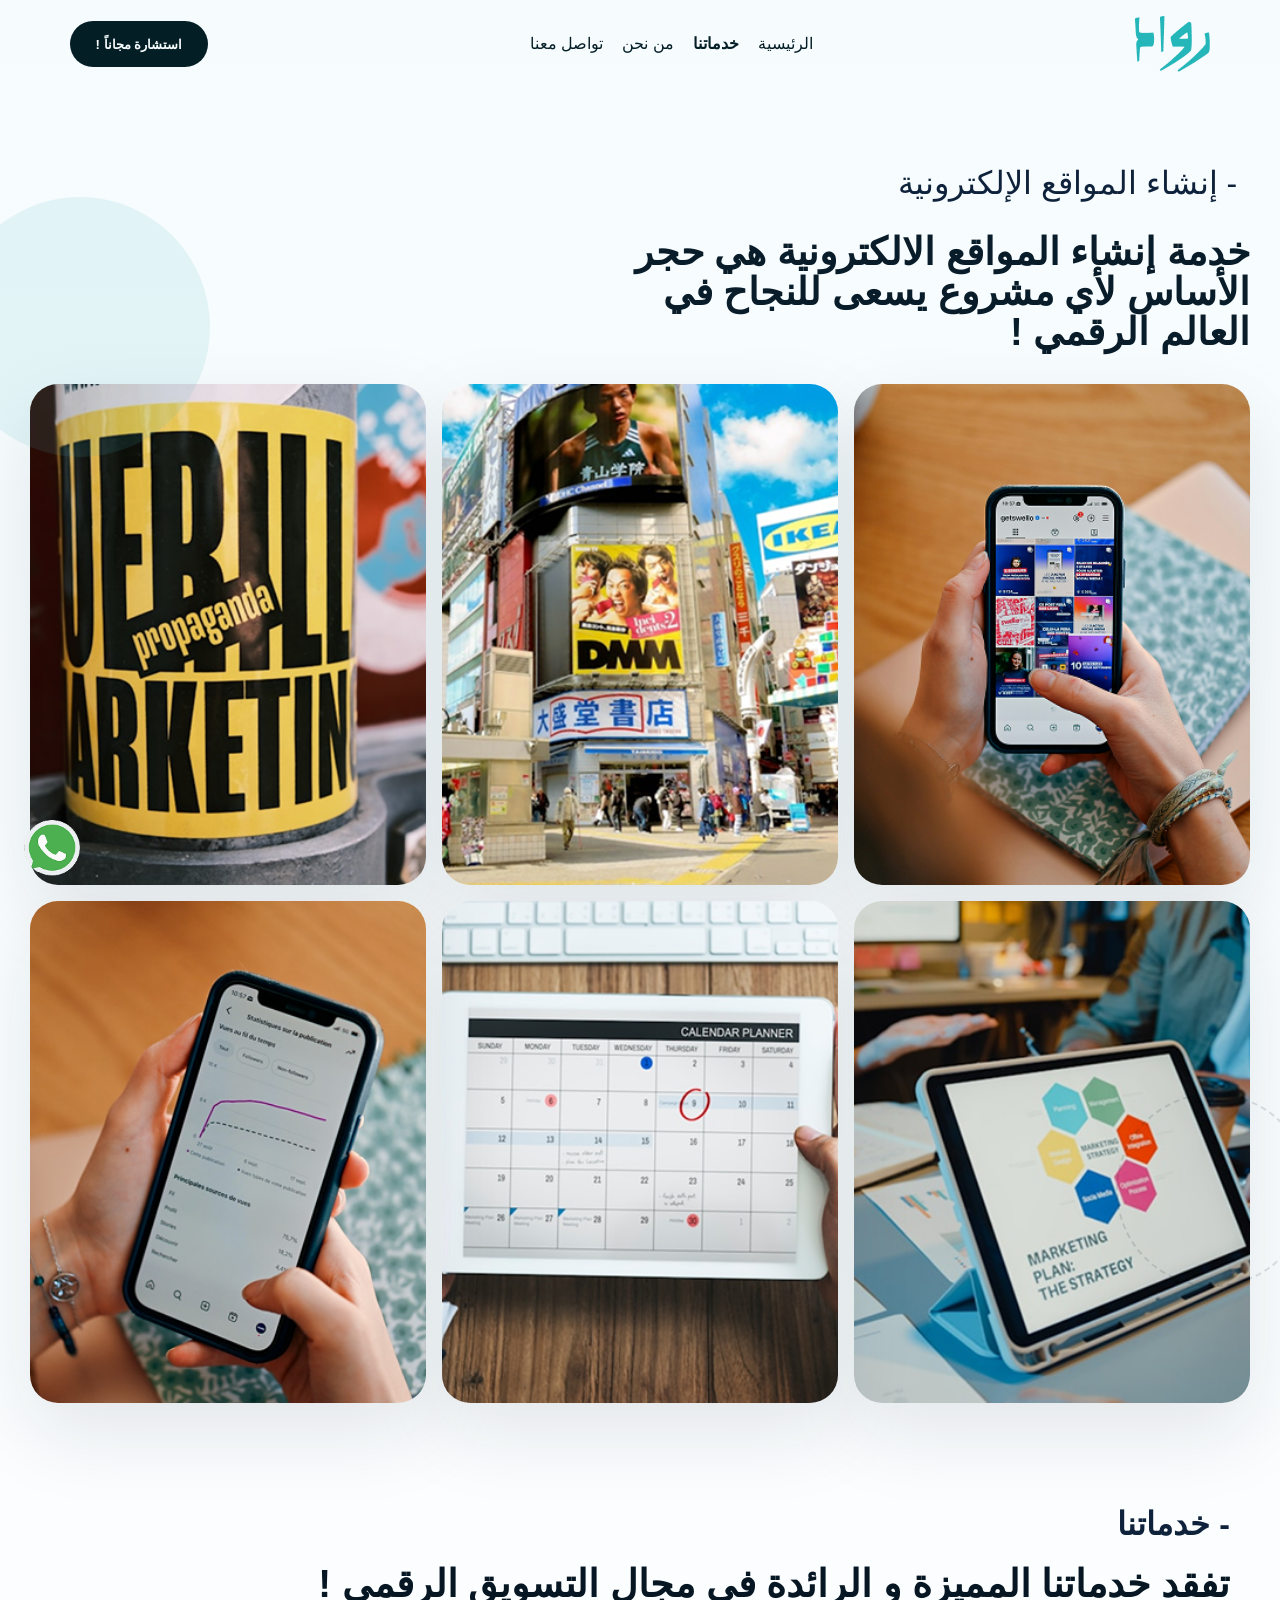
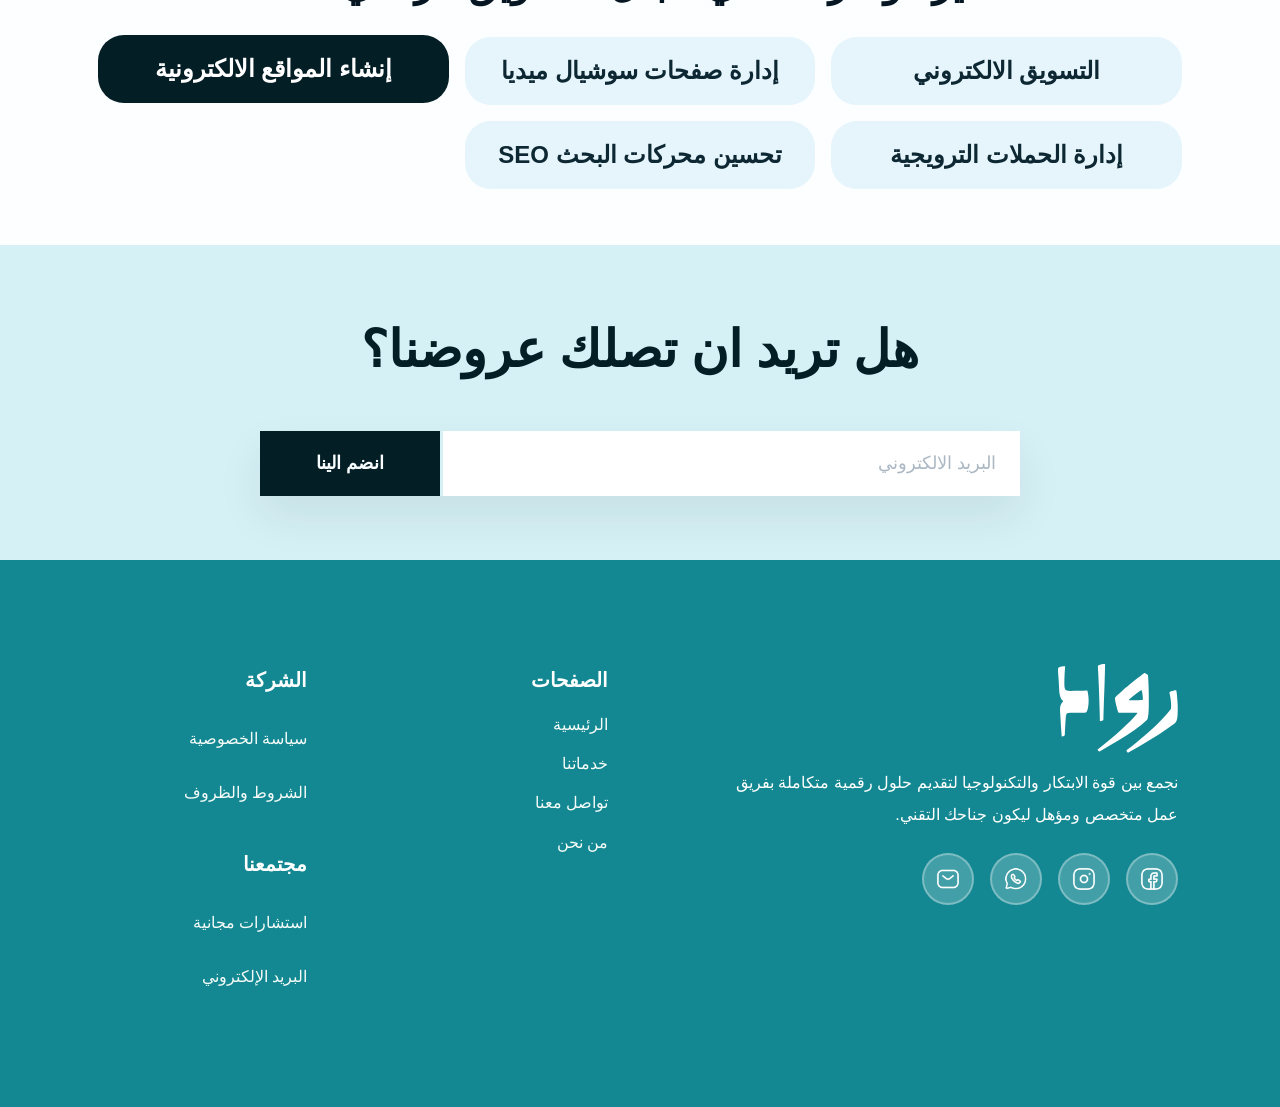
==== serv3.html @ 7b917c82 "Add files via upload" ====
<!DOCTYPE html>
<html lang="ar" dir="rtl">

<head>
    <meta charset="UTF-8">
    <meta name="viewport" content="width=device-width, initial-scale=1.0">
    <title>رواد | إنشاء المواقع الإلكترونية </title>
    <link rel="stylesheet" href="Style/service.css">
    <link rel="stylesheet" href="Style/style.css">


</head>

<body>

    <div class="page-shell">
        <header class="topbar">
            <div class="container header-row">
                <a class="brand" href="index.html"><img src="picture/رواد.png" alt=""></a>
                <nav class="nav-links" id="mainNav">
                    <a href="index.html">الرئيسية</a>
                    <a href="service.html" class="current">خدماتنا</a>
                    <a href="about.html">من نحن</a>
                    <a href="contact.html">تواصل معنا</a>
                </nav>
                <button class="btn btn-primary nav-toggle" id="navToggle">استشارة مجاناً !</button>
            </div>
        </header>



        <main>
            <section class="hero" id="home">
                <div class="hero-copy">
                    <span class="eyebrow">- إنشاء المواقع الإلكترونية</span>
                    <h3>خدمة إنشاء المواقع الالكترونية هي حجر الأساس لأي مشروع يسعى للنجاح في العالم الرقمي !</h3>
                </div>
                <div class="hero-gallery">
                    <div class="hero-card"><img src="picture/حملات 1.png " alt=""></div>
                    <div class="hero-card"><img src="picture/حملات 2.png" alt=""></div>
                    <div class="hero-card"><img src="picture/حملات 3.png" alt=""></div>
                    <div class="hero-card"><img src="picture/حملات 4.png" alt=""></div>
                    <div class="hero-card"><img src="picture/حملات 5.png" alt=""></div>
                    <div class="hero-card"><img src="picture/حملات 6.png" alt=""></div>
                </div>
            </section>

            <section class="servic" id="services">
                <div class="section-header">
                    <p>- خدماتنا </p>
                    <h2>تفقد خدماتنا المميزة و الرائدة في مجال التسويق الرقمي !</h2>
                </div>
                <div class="serv-grid">
                    <button class="service-pill"><a href="serv1.html">التسويق الالكتروني</a></button>
                    <button class="service-pill"><a href="serv2.html">إدارة صفحات سوشيال ميديا</a></button>
                    <button class="service-pill active"><a href="serv3.html">إنشاء المواقع الالكترونية</a></button>
                    <button class="service-pill"><a href="serv4.html">إدارة الحملات الترويجية</a></button>
                    <button class="service-pill"><a href="serv5.html">تحسين محركات البحث SEO</a></button>
                </div>
            </section>


            <section class="contact" id="contact">
                <div class="container contact-grid">
                    <h1 class="cont-title">هل تريد ان تصلك عروضنا؟</h1>

                    <form class="contact-form">
                        <input class="hero-input" type="email" placeholder="البريد الالكتروني" />
                        <button class="btn btn-primary" type="submit">انضم الينا</button>
                    </form>
                </div>

            </section>
            <div class="whats">
                <img src="picture/whatsapps.png" alt="">
            </div>

        </main>

    </div>



    <footer class="site-footer">
        <div class="container footer-grid">
            <div class="footer-card">
                <a class="brand footer-brand" href="index.html"><img src="picture/رواد.svg" alt=""></a>
                <p>نجمع بين قوة الابتكار والتكنولوجيا لتقديم حلول رقمية متكاملة بفريق عمل متخصص ومؤهل ليكون جناحك
                    التقني.</p>
                <div class="social-links">
                    <a href="#"><img src="picture/facebook.png" alt=""></a>
                    <a href="#"><img src="picture/instagram.png" alt=""></a>
                    <a href="#"><img src="picture/whatsapp.png" alt=""></a>
                    <a href="#"><img src="picture/sms.png" alt=""></a>
                </div>
            </div>
            <div class="footer-card">
                <h4>الصفحات</h4>
                <a href="index.html">الرئيسية</a>
                <a href="service.html">خدماتنا</a>
                <a href="contact.html">تواصل معنا</a>
                <a href="about.html">من نحن</a>
            </div>
            <div class="footer-card footer-column">
                <div>
                    <h4>الشركة</h4>
                    <a href="#">سياسة الخصوصية</a>
                    <a href="#">الشروط والظروف</a>
                </div>
                <div>
                    <h4>مجتمعنا</h4>
                    <a href="#">استشارات مجانية</a>
                    <a href="#">البريد الإلكتروني</a>
                </div>
            </div>
        </div>
    </footer>

</body>

</html>
---- Style/service.css ----
.hero {
    padding: 4.5rem 0 2.5rem;
    margin: 0 30px;
}

.hero-copy {
    max-width: 640px;
}

.hero-copy .eyebrow {
    font-size: 2rem;
    font-weight: 500;
}
.hero-copy h3 {
    font-size: 2.4rem;
    line-height: 1.04;
    color: #091c29;
    margin-bottom: 1.25rem;
}

.hero-gallery {
    display: grid;
    grid-template-columns: repeat(3, minmax(0, 1fr));
    gap: 1rem;
    margin-top: 2rem;
}

.hero-card {
    border-radius: 28px;
    overflow: hidden;
    background: #ffffff;
    box-shadow: 0 30px 80px rgba(15, 34, 52, 0.1);
}

.hero-card img {
    width: 100%;
    height: 100%;
    object-fit: cover;
}
.servic {
    padding: 3rem 0 1.5rem;
    margin: 0 50px;
    
}

.section-header {
    text-align: right;
    margin-bottom: 2rem;

}

.section-header p {
    font-size: 2rem;
    font-weight: 700;
    margin-bottom: 0.8rem;
}

.section-header h2 {
    font-size: clamp(2rem, 3vw, 2.75rem);
    line-height: 1.1;
    color: #061723;
}

.serv-grid {
    margin: 2rem 3rem;
    display: grid;
    grid-template-columns: repeat(3, minmax(0, 1fr));
    gap: 1rem;
}

.service-pill {
    padding: 1.25rem 1.5rem;
    border-radius: 26px;
    border: none;
    background: #e5f5fb;
    color: #0d2733;
    font-weight: 700;
    cursor: pointer;
    transition: transform 0.2s ease;
}
.service-pill a{
    font-size: 1.5rem;
    text-decoration: none;
    color: inherit;
}
.service-pill:hover,
.service-pill.active {
    background: #041e26;
    color: #ffffff;
    transform: translateY(-2px);
}





@media (max-width: 980px) {
    .hero-gallery,
    .serv-grid {
        grid-template-columns: 1fr 1fr;
    }

    .service-pill.full {
        grid-column: span 2;
    }
}

@media (max-width: 720px) {
    .header-row {
        flex-direction: column;
        align-items: stretch;
    }

    .nav-links {
        justify-content: center;
    }

    .hero-gallery,
    .serv-grid {
        grid-template-columns: 1fr;
    }

    .service-pill.full {
        grid-column: span 1;
    }

    .subscribe-card form {
        grid-template-columns: 1fr;
    }
}
---- Style/style.css ----
* {
    box-sizing: border-box;
    margin: 0;
    padding: 0;
}

:root {
    font-family: "Segoe UI", Tahoma, Geneva, Verdana, sans-serif;
    color: #0f223b;
    background: #f5fbff;
}

body {
    font-size: 16px;
    line-height: 1.6;
}

html,
body {
    min-height: 100%;
}

body {
    background: linear-gradient(180deg, #f6fcfe 0%, #ffffff 100%);
}

img {
    max-width: 100%;
    display: block;
}

.container {
    width: min(1140px, calc(100% - 2rem));
    margin: 0 auto;
}

.page-shell {
    overflow-x: hidden;
}

.topbar {
    padding: 1rem 0;
    position: sticky;
    top: 0;
    z-index: 20;
}

.header-row {
    display: flex;
    justify-content: space-between;
    align-items: center;
    gap: 1rem;
}

.nav-links {
    display: flex;
    gap: 1.2rem;
    align-items: center;
}

.nav-links a {
    color: #041e26;
    text-decoration: none;
    transition: color .2s ease;
}

.nav-links .current {
    font-weight: 700;
}

.nav-links a:hover {
    color: #4db0bb;
}

.nav-toggle {
    border: 1px solid transparent;
}

.btn {
    border: none;
    border-radius: 999px;
    cursor: pointer;
    display: inline-flex;
    align-items: center;
    justify-content: center;
    font-weight: 700;
    text-decoration: none;
    transition: transform .2s ease;
}

.btn:hover {
    transform: translateY(-4px);
}

.btn-primary {
    background: #041e26;
    color: #f7fdfd;
    padding: .95rem 1.6rem;
}

.btn-secondary {
    background: #bdc0c1;
    color: #071617;
    font-size: 1.8rem;
    padding: .95rem 1.6rem;
}

.eyebrow {
    display: inline-block;
    color: #0f223b;
    font-size: 2.5rem;
    font-weight: 800;
    padding: .4rem .8rem;
    border-radius: 999px;
    margin-bottom: 1rem;
}


.hero {
    padding: 4rem 0 3rem;
    position: relative;
}

.hero::before {
    content: "";
    position: absolute;
    width: 260px;
    height: 260px;
    background: rgba(77, 176, 187, .12);
    border-radius: 50%;
    top: 8%;
    left: -80px;
    z-index: 0;
}

.hero::after {
    content: "";
    position: absolute;
    width: 190px;
    height: 190px;
    border: 2px dashed rgba(4, 30, 38, .12);
    border-radius: 50%;
    bottom: 12%;
    right: -60px;
    z-index: 0;
}

.hero-grid {
    display: grid;
    grid-template-columns: 1.2fr .9fr;
    gap: 2rem;
    align-items: center;
    position: relative;
    z-index: 1;
}


.hero-copy p {
    font-size: 2.5rem;
    font-weight: 500;
    max-width: 640px;
    margin-bottom: 1.7rem;
    color: #26404f;
}

.hero-actions {
    display: flex;
    flex-wrap: wrap;
    gap: 1rem;
    align-items: center;
}




/* ================================== */




.section-heading {
    text-align: right;
    padding-bottom: 2rem;
    margin-bottom: 2rem;
}

.section-heading span {
    display: inline-block;
    margin-bottom: 1rem;
    color: #0f223b;
    font-size: 2rem;
    font-weight: 500;
}

.section-heading h2 {
    font-size: clamp(2rem, 3vw, 2.7rem);
    line-height: 1.1;
    color: #061e27;

}

.service-grid {
    display: grid;
    grid-template-columns: repeat(3, minmax(0, 1fr));
    width: 100%;
    padding: 0 2rem;
    margin-bottom: 4rem;
}

.service-card {
    background: rgb(20, 136, 146);
    color: white;
    padding: 2rem;
    position: relative;
    overflow: hidden;
}

.service-card::before {
    content: "";
    position: absolute;
    width: 120px;
    height: 120px;
    background: rgba(255, 255, 255, .08);
    border-radius: 50%;
    top: -25px;
    right: -25px;
}

.service-index {
    display: block;
    margin-bottom: 1rem;
    font-size: 1.5rem;
    opacity: .7;
    background: none;
    border-bottom: solid white;
}

.service-card h3 {
    font-size: 1.45rem;
    margin-bottom: .85rem;
    background: none;
}

.service-card p {
    color: rgba(248, 255, 255, .86);
    margin-bottom: 1.4rem;
    background: none;
}

.service-card .btn-tertiary {
    background: black;
    color: white;
    padding: 10px;
}


/* =================================== */

.about {
    padding: 4rem 0;
}

.about-grid {
    display: grid;
    grid-template-columns: 1fr 1fr;
    gap: 2rem;
    align-items: center;
}

.about-visual {
    min-height: 430px;
    width: 100%;
    border-radius: 32px;
    background: linear-gradient(135deg, #daebe8 0%, #f5f9fb 100%);
    position: relative;
    overflow: hidden;
}


.about-visual img {
    width: 100%;
    height: 100%;
}

.about-copy h2 {
    margin: 1rem 0 1.5rem;
    font-size: clamp(2rem, 3vw, 2.8rem);
    color: #0c2935;
}

.about-copy p {
    color: #2d505d;
    line-height: 1.9;
    font-size: 1.8rem;
}




/* =============================================== */







.testimonials {
    padding: 4rem 0;
    align-items: center;
}

.center span {
    font-size: 2.5rem;
    font-weight: 500;
}

.center h2 {
    max-width: 780px;
    margin: 0 auto;
}

.testimonial-shell {
    display: flex;
    justify-content: center;
    padding: 2rem 0;
}

.testimonial-card {
    display: flex;
    background: #ffffff;
    border-radius: 30px;
    box-shadow: 0 35px 80px rgba(14, 56, 76, .08);
    width: 100%;
    padding: 2rem 2.5rem;
    position: relative;
}

.testimonial-card p {
    font-size: 1.8rem;
    color: #1d3d4a;
    margin-bottom: 2rem;
    line-height: 1.9;
}

.testimonial-author {
    display: flex;
    align-items: center;
    gap: 1rem;
}

.avatar {
    width: 100%;
    height: 100%;
   
}

.testimonials .container {
    text-align: center;
}

.testimonial-author strong {
    display: block;
    color: #0b2430;
    font-size: 1rem;
    margin-top: 10px;
}

/* ==================================== */


.whats {
    position: fixed;
    left: 1.5rem;
    bottom: 1.5rem;
    z-index: 30;
}

.whats img {
    width: 56px;
    height: 56px;
}


/* ==================================== */




.contact {
    background: #d6f1f6;
    padding: 4rem 0;
    align-items: center;
}

.contact .container {
    background: #d6f1f6;
    position: relative;
    z-index: 1;
    text-align: center;

}

.contact .container h1 {
    font-size: clamp(2.4rem, 4vw, 4rem);
    font-weight: 800;
    color: #041e26;
    margin-bottom: 2.5rem;
    background: #d6f1f6;
}


.contact-form {

    display: grid;
    grid-template-columns: 1fr auto;
    gap: 0.2rem;
    max-width: 760px;
    margin: 0 auto;
    background: #d6f1f6;
    overflow: hidden;
    box-shadow: 0 20px 45px rgba(4, 30, 38, 0.08);

}

.contact-form input {
    background: #d6f1f6;
    border: none;
    outline: none;
    padding: 1.35rem 1.5rem;
    font-size: 1.1rem;
    color: #4f6775;
    background: #ffffff;
    min-width: 220px;
}

.contact-form input::placeholder {
    color: #abb8c3;
}

.contact-form button {
    min-width: 180px;
    border-radius: 0;
    border: none;
    background: #041e26;
    color: #f7fdfd;
    padding: 1.35rem 2rem;
    cursor: pointer;
    font-size: 1.15rem;
    font-weight: 700;
    transition: transform 0.2s ease;
}

.contact-form button:hover {
    transform: translateY(-3px);
}



/* ========================================== */


.site-footer {
    padding: 4rem 0;
    background: rgb(20, 136, 146);
    color: #ffffff;
}

.footer-grid {
    display: grid;
    grid-template-columns: 2fr 1fr 1fr;
    gap: 2rem;
    align-items: start;
    background: none;
}

.footer-card {
    background: none;
    padding: 2.5rem 2rem;
}
.footer-card .social-links {
    background: none;
}

.footer-column {
    display: grid;
    gap: 1.8rem;
    background: none;
}

.footer-column>div {
    display: grid;
    gap: 0.9rem;
    background: none;
}

.footer-brand {
    display: inline-block;
    margin-bottom: 1.4rem;
    background: none;

}
.footer-brand img {
    width: 120px;
    height: auto;
    background: none;
    background: rgb(20, 136, 146);
}
.site-footer p {
    color: #ffffff;
    line-height: 2;
    max-width: 500px;
    margin-bottom: 1.4rem;
    background: none;
}

.site-footer h4 {
    margin-bottom: 1rem;
    color: white;
    font-size: 1.25rem;
    background: none;

}

.site-footer a {
    display: block;
    color: #f4fbf8;
    text-decoration: none;
    margin-bottom: 0.85rem;
    transition: color 0.2s ease;
    background:none;
}

.site-footer a:hover {
    color: #d4f0e8;
}

.social-links {
    display: flex;
    gap: 1rem;
    align-items: center;
    margin-top: 1.4rem;
    background: none;
    
}

.social-links a {
    width: 52px;
    height: 52px;
    border-radius: 50%;
    background: rgba(255, 255, 255, 0.2);
    display: inline-flex;
    align-items: center;
    justify-content: center;
    border: 2px solid rgba(255, 255, 255, 0.3);
    transition: transform 0.2s ease, background 0.2s ease, border-color 0.2s ease;
}

.social-links a:hover {
    transform: translateY(-2px);
    background: rgba(255, 255, 255, 0.3);
    border-color: rgba(255, 255, 255, 0.5);
}

.social-links img {
    width: 24px;
    height: 24px;
    object-fit: contain;
    filter: brightness(0) invert(1);
}










@media (max-width: 960px) {

    .hero-grid,
    .about-grid,
    .contact-grid {
        grid-template-columns: 1fr;
    }

    .service-grid {
        grid-template-columns: 1fr 1fr;
    }

    .footer-grid {
        grid-template-columns: 1fr 1fr;
    }
}

@media (max-width: 740px) {
    .header-row {
        flex-direction: column;
        align-items: stretch;
    }

    .nav-links {
        flex-wrap: wrap;
        justify-content: center;
    }

    .topbar {
        padding-bottom: 1.2rem;
    }

    .hero {
        padding-top: 3rem;
    }

    .service-grid {
        grid-template-columns: 1fr;
    }

    .hero-copy h1 {
        font-size: 2.4rem;
    }

    .testimonial-card {
        padding: 1.75rem;
    }

    .contact-form {
        flex-direction: column;
        align-items: stretch;
    }

    .footer-grid {        
        grid-template-columns: 1fr;
    }
}
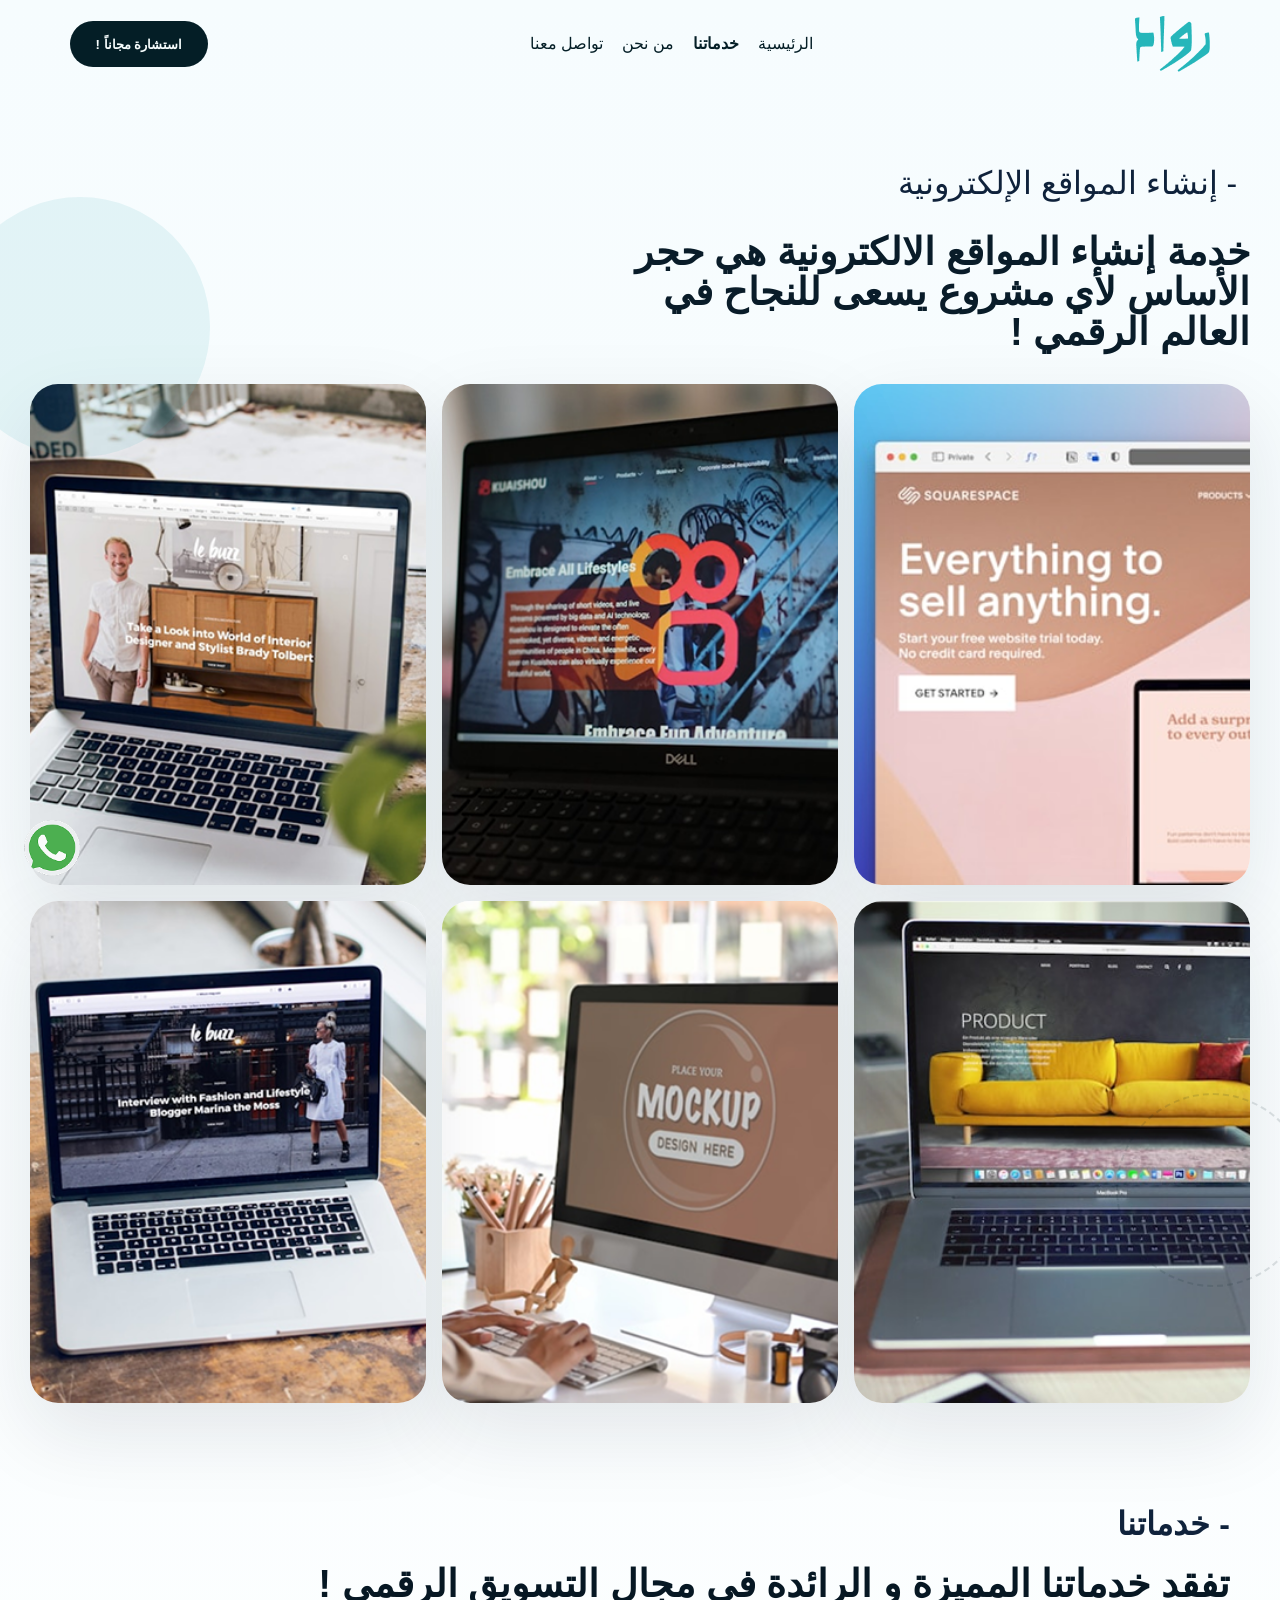
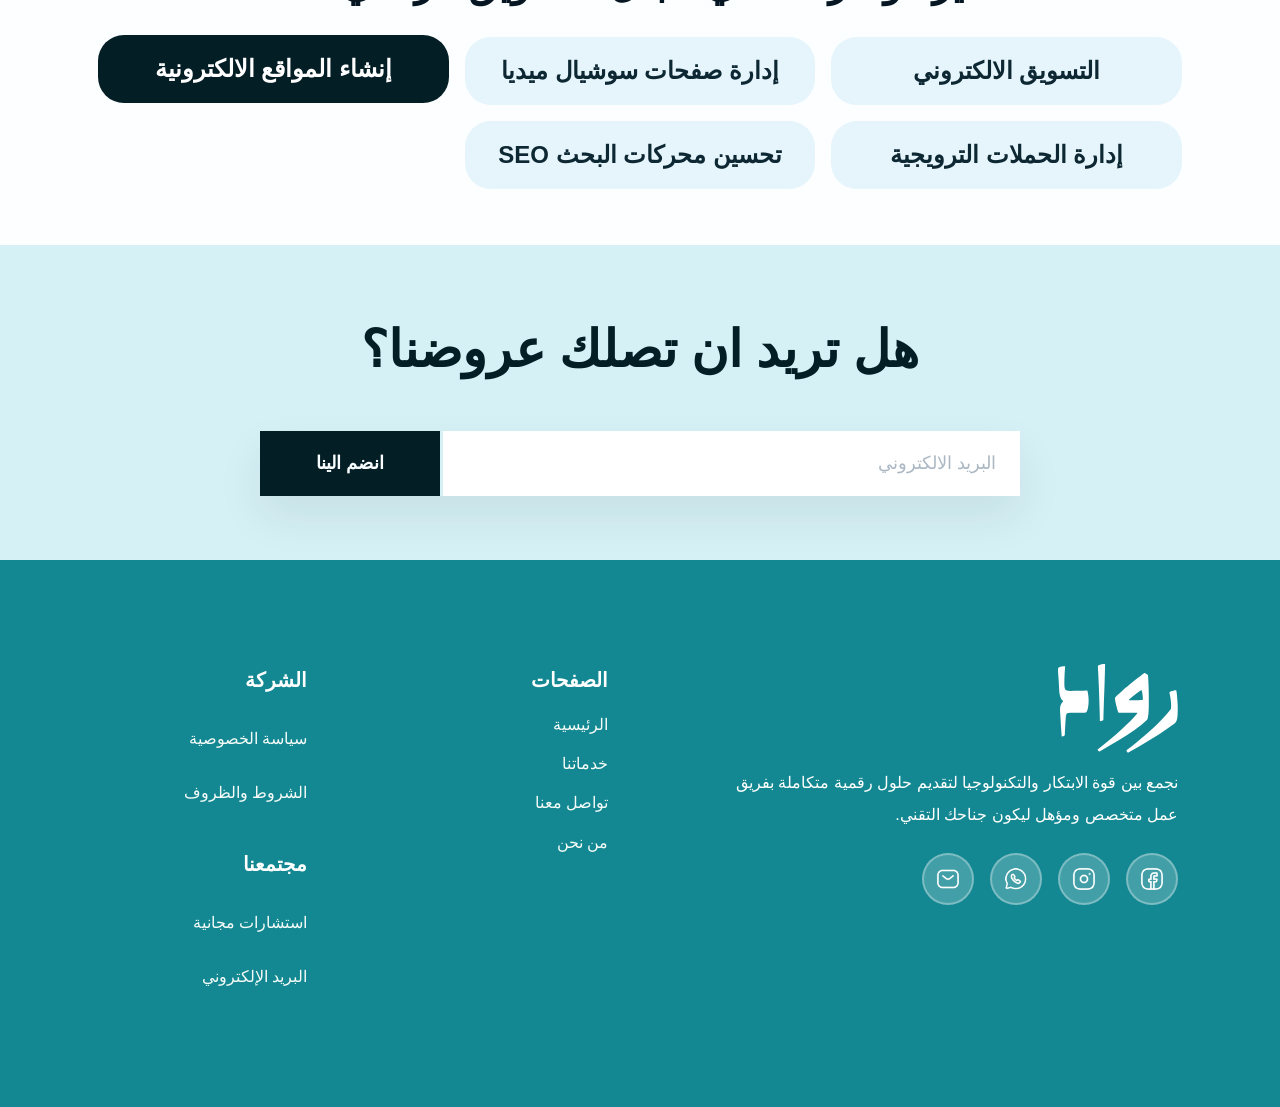
==== commit b8c12e10: "Change image sources in serv3.html Updated image sources in the hero section to reflect new file nam" ====
--- a/serv3.html
+++ b/serv3.html
@@ -36,12 +36,12 @@
                     <h3>خدمة إنشاء المواقع الالكترونية هي حجر الأساس لأي مشروع يسعى للنجاح في العالم الرقمي !</h3>
                 </div>
                 <div class="hero-gallery">
-                    <div class="hero-card"><img src="picture/حملات 1.png " alt=""></div>
-                    <div class="hero-card"><img src="picture/حملات 2.png" alt=""></div>
-                    <div class="hero-card"><img src="picture/حملات 3.png" alt=""></div>
-                    <div class="hero-card"><img src="picture/حملات 4.png" alt=""></div>
-                    <div class="hero-card"><img src="picture/حملات 5.png" alt=""></div>
-                    <div class="hero-card"><img src="picture/حملات 6.png" alt=""></div>
+<div class="hero-card"><img src="picture/انشاء موقع 1.png" alt=""></div>
+                    <div class="hero-card"><img src="picture/انشاء موقع 2.png" alt=""></div>
+                    <div class="hero-card"><img src="picture/انشاء موقع 3.png" alt=""></div>
+                    <div class="hero-card"><img src="picture/انشاء موقع 4.png" alt=""></div>
+                    <div class="hero-card"><img src="picture/انشاء موقع 5.png" alt=""></div>
+                    <div class="hero-card"><img src="picture/انشاء موقع 6.png" alt=""></div>
                 </div>
             </section>
 
@@ -118,4 +118,4 @@
 
 </body>
 
-</html>+</html>
